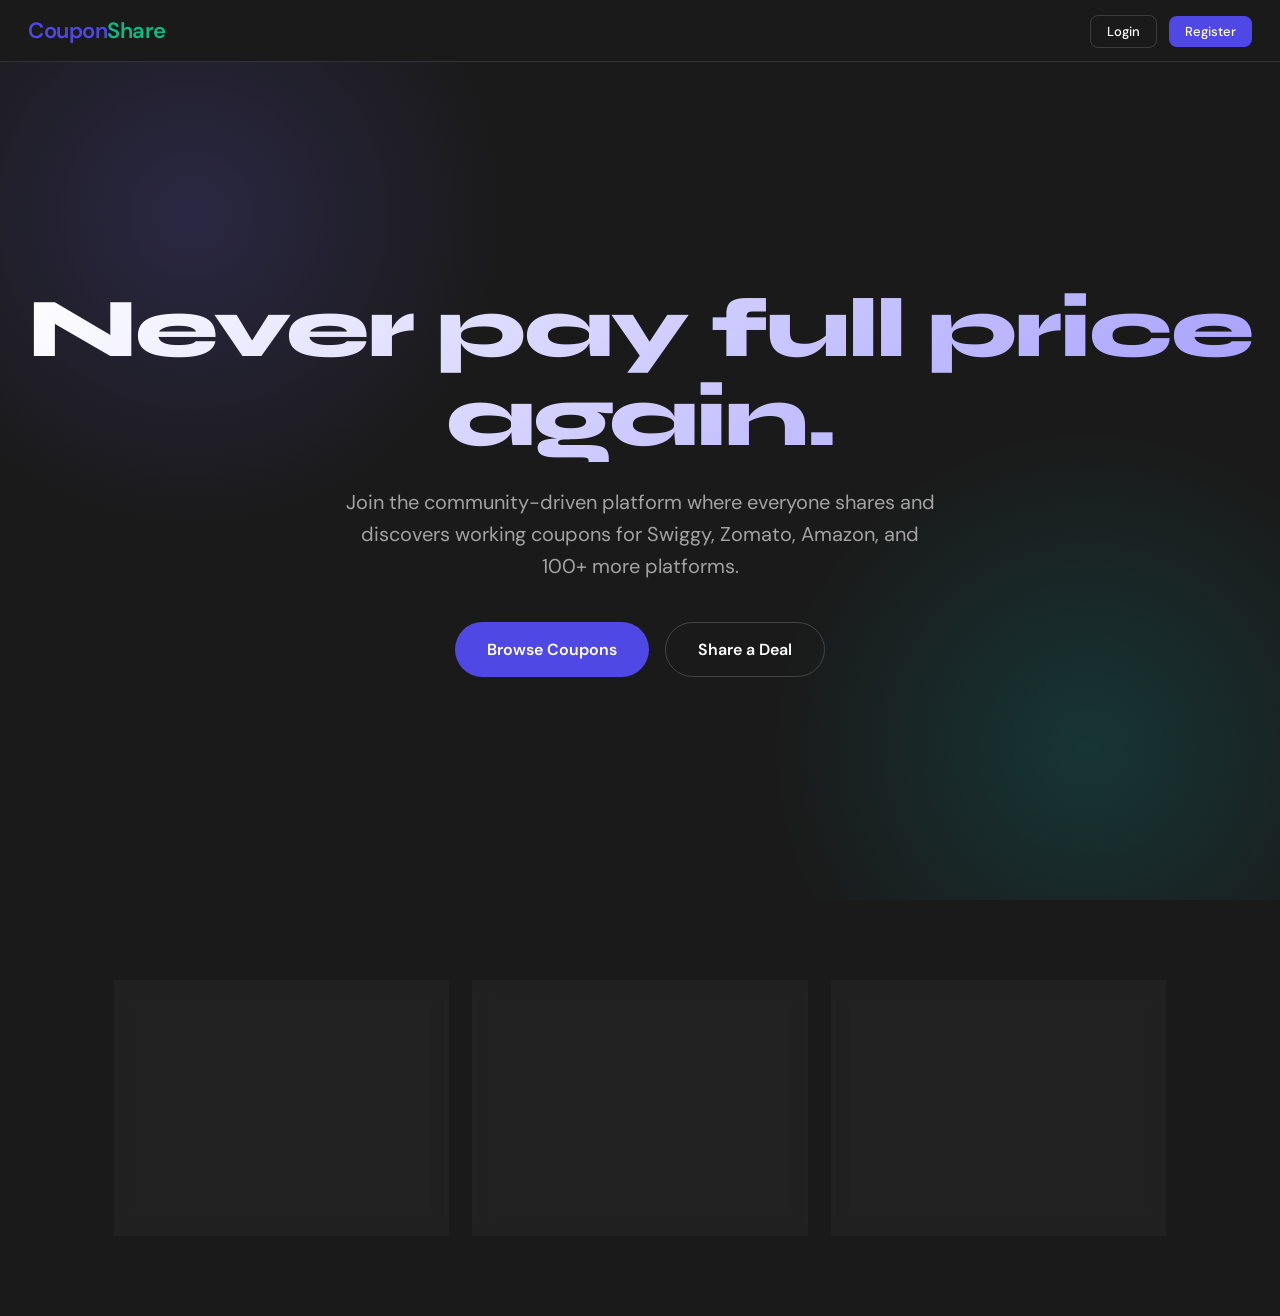
==== index.html @ 99fc6fe6 "commit" ====
<!DOCTYPE html>
<html lang="en">
<head>
  <meta charset="UTF-8" />
  <meta name="viewport" content="width=device-width, initial-scale=1.0" />
  <title>CouponShare — Discover & Share Deals</title>
  <link href="https://fonts.googleapis.com/css2?family=Syne:wght@400;600;700;800&family=DM+Sans:wght@300;400;500;600;700&display=swap" rel="stylesheet" />
  <link rel="stylesheet" href="style.css" />
  <style>
    /* Landing page specifics */
    .hero {
      min-height: calc(100vh - 62px);
      display: flex;
      flex-direction: column;
      align-items: center;
      justify-content: center;
      text-align: center;
      padding: 40px 24px;
      position: relative;
      overflow: hidden;
    }
    .hero::before {
      content: '';
      position: absolute;
      top: -20%; left: -10%; width: 50vw; height: 50vw;
      background: radial-gradient(circle, rgba(108, 92, 231, 0.2) 0%, transparent 70%);
      border-radius: 50%; z-index: -1;
    }
    .hero::after {
      content: '';
      position: absolute;
      bottom: -20%; right: -10%; width: 50vw; height: 50vw;
      background: radial-gradient(circle, rgba(0, 206, 201, 0.15) 0%, transparent 70%);
      border-radius: 50%; z-index: -1;
    }
    .hero h1 {
      font-family: 'Syne', sans-serif;
      font-size: clamp(48px, 8vw, 84px);
      font-weight: 800;
      line-height: 1.05;
      letter-spacing: -2px;
      margin-bottom: 24px;
      background: linear-gradient(135deg, #fff 0%, #a29bfe 100%);
      -webkit-background-clip: text;
      -webkit-text-fill-color: transparent;
      animation: fadeUp 0.8s cubic-bezier(0.16, 1, 0.3, 1);
    }
    .hero p {
      font-size: clamp(16px, 3vw, 20px);
      color: var(--muted);
      max-width: 600px;
      margin-bottom: 40px;
      line-height: 1.6;
      animation: fadeUp 1s cubic-bezier(0.16, 1, 0.3, 1);
    }
    .hero-btns {
      display: flex;
      gap: 16px;
      animation: fadeUp 1.2s cubic-bezier(0.16, 1, 0.3, 1);
    }
    .hero-btns .btn {
      padding: 16px 32px;
      font-size: 16px;
      border-radius: 40px;
    }
    
    .features {
      display: grid;
      grid-template-columns: repeat(auto-fit, minmax(280px, 1fr));
      gap: 24px;
      max-width: 1100px;
      margin: 0 auto;
      padding: 80px 24px;
    }
    .feat-card {
      background: rgba(255, 255, 255, 0.03);
      border: 1px solid var(--border);
      border-radius: var(--r);
      padding: 32px;
      backdrop-filter: blur(10px);
      transition: transform .3s, border-color .3s;
    }
    .feat-card:hover {
      transform: translateY(-5px);
      border-color: rgba(108, 92, 231, 0.4);
    }
    .feat-icon {
      width: 56px; height: 56px;
      background: rgba(108, 92, 231, 0.15);
      border-radius: 16px;
      display: flex; align-items: center; justify-content: center;
      font-size: 28px; margin-bottom: 24px;
    }
    .feat-card h3 { font-family: 'Syne', sans-serif; font-size: 22px; margin-bottom: 12px; }
    .feat-card p { color: var(--muted); line-height: 1.6; font-size: 15px; }
    
    @keyframes fadeUp {
      from { opacity: 0; transform: translateY(30px); }
      to { opacity: 1; transform: translateY(0); }
    }
  </style>
</head>
<body>

<nav class="navbar">
  <a href="index.html" class="nav-logo">Coupon<span>Share</span></a>
  <div class="nav-right">
    <div class="pts-badge" id="ptsDisplay" style="display:none;">
      <span class="pts-icon"></span>
      <span id="ptsNum">0</span> pts
    </div>
    <div style="display:none;" id="authBtns">
      <a href="login.html" style="background:transparent;border:1px solid rgba(255,255,255,0.15);color:var(--text);padding:7px 16px;border-radius:8px;font-size:13px;font-weight:500;text-decoration:none;margin-right:8px;">Login</a>
      <a href="register.html" style="background:var(--purple);color:#fff;padding:7px 16px;border-radius:8px;font-size:13px;font-weight:500;text-decoration:none;">Register</a>
    </div>
    <div id="userArea" style="display:none;position:relative;">
      <div class="avatar" id="avatarBtn" onclick="toggleDD()">
        <span id="avatarInitials">?</span>
      </div>
      <div class="avatar-dd" id="avatarDD">
        <a href="browse.html">Home Page</a>
        <a href="submit.html">Share a Coupon</a>
        <a href="dashboard.html">Dashboard</a>
        <hr>
        <a href="#" class="dd-logout" onclick="logout()">Logout</a>
      </div>
    </div>
  </div>
</nav>

<section class="hero">
  <h1>Never pay full price again.</h1>
  <p>Join the community-driven platform where everyone shares and discovers working coupons for Swiggy, Zomato, Amazon, and 100+ more platforms.</p>
  <div class="hero-btns">
    <a href="browse.html" class="btn btn-primary">Browse Coupons</a>
    <a href="submit.html" class="btn btn-secondary">Share a Deal</a>
  </div>
</section>

<section class="features">
  <div class="feat-card">
    <div class="feat-icon">🎯</div>
    <h3>Verified Deals</h3>
    <p>Every submitted coupon is verified by admins to ensure you never have to try a broken code again.</p>
  </div>
  <div class="feat-card">
    <div class="feat-icon">⚡</div>
    <h3>Earn Points</h3>
    <p>Share your unused coupons and earn points when they are approved. Build your reputation as a top contributor!</p>
  </div>
  <div class="feat-card">
    <div class="feat-icon">🛍️</div>
    <h3>Top Platforms</h3>
    <p>Find exclusive discounts for Amazon, Flipkart, Myntra, Paytm, and more with just one click.</p>
  </div>
</section>

<script src="api.js"></script>
<script src="auth.js"></script>
</body>
</html>
---- style.css ----
/* ═══════════════════════════════════════════════════
   RESET & ROOT (Premium Dark Theme)
═══════════════════════════════════════════════════ */
*,*::before,*::after{box-sizing:border-box;margin:0;padding:0}
:root{
  --bg:#1a1a1a;
  --surface:#1c1c1c;
  --card:#262626;
  --card2:#262626;
  --border:#333333;
  --border2:#444444;
  --text:#ffffff;
  --muted:#a3a3a3;
  --hint:#555555;
  --purple:#5048e5;
  --purple-hover:#4338ca;
  --purple2:#e9e5ff;
  --teal:#10b981;
  --teal2:#d1fae5;
  --amber:#f59e0b;
  --red:#ef4444;
  --green:#10b981;
  --r:12px;
  --rs:8px;
  --shadow: none;
}
html{scroll-behavior:smooth}
body{
  font-family:'DM Sans',sans-serif;
  background:var(--bg);
  color:var(--text);
  min-height:100vh;
}

/* ═══════════════════════════════════════════════════
   NAVBAR  — dark blur bar, teal logo
═══════════════════════════════════════════════════ */
.navbar{
  position:sticky;top:0;z-index:200;
  height:62px;padding:0 28px;
  background:var(--bg);
  border-bottom:1px solid var(--border);
  display:flex;align-items:center;justify-content:space-between;
}
.nav-logo{
  font-family:'DM Sans',sans-serif;font-size:22px;font-weight:600;
  letter-spacing:-0.5px;text-decoration:none;color:var(--purple);
}
.nav-logo span{color:var(--green)}
.nav-right{display:flex;align-items:center;gap:12px}
.pts-badge{
  display:flex;align-items:center;gap:6px;
  background:var(--teal2);
  border:none;
  color:var(--teal);font-size:13px;font-weight:600;
  padding:6px 14px;border-radius:20px;
}
.pts-icon{display:none;}
.avatar{
  width:38px;height:38px;border-radius:50%;
  background:var(--teal2);
  display:flex;align-items:center;justify-content:center;
  font-size:14px;font-weight:600;color:var(--teal);
  cursor:pointer;border:none;
  position:relative;
}
.avatar-dd{
  position:absolute;top:calc(100%+10px);right:0;
  background:var(--card);border:1px solid var(--border2);
  border-radius:var(--rs);min-width:170px;
  box-shadow:var(--shadow);
  display:none;overflow:hidden;
  z-index: 999;
}
.avatar-dd.open{display:block}
.avatar-dd a{
  display:block;padding:10px 16px;font-size:13px;
  color:var(--muted);text-decoration:none;
  transition:all .15s;
}
.avatar-dd a:hover{background:rgba(255,255,255,0.05);color:var(--text)}
.avatar-dd hr{border:none;border-top:1px solid var(--border);margin:4px 0;}
.dd-logout{color:var(--red)!important}

/* ═══════════════════════════════════════════════════
   BUTTONS
═══════════════════════════════════════════════════ */
.btn {
  padding: 11px 22px;
  border-radius: var(--rs);
  font-family: 'DM Sans', sans-serif;
  font-size: 14px;
  font-weight: 600;
  cursor: pointer;
  border: none;
  transition: all .2s;
  display: inline-flex;
  align-items: center;
  justify-content: center;
  gap: 8px;
  text-decoration: none;
}
.btn-primary {
  background: var(--purple);
  color: #fff;
}
.btn-primary:hover {
  background: var(--purple-hover);
  transform: translateY(-1px);
}
.btn-primary:disabled {
  background: var(--hint);
  cursor: not-allowed;
  transform: none;
}
.btn-secondary {
  background: transparent;
  color: var(--text);
  border: 1px solid var(--border2);
}
.btn-secondary:hover { 
  border-color: var(--purple); 
  color: var(--purple2); 
  background: var(--surface);
}

/* ═══════════════════════════════════════════════════
   FORMS & INPUTS
═══════════════════════════════════════════════════ */
.form-group { margin-bottom: 20px; }
.form-group label {
  display: block;
  font-size: 13px;
  font-weight: 500;
  color: var(--text);
  margin-bottom: 6px;
}
.form-group label .req { color: var(--purple2); }
.form-control {
  width: 100%;
  background: var(--surface);
  border: 1px solid var(--border2);
  border-radius: var(--rs);
  padding: 13px 16px;
  font-family: 'DM Sans', sans-serif;
  font-size: 14.5px;
  color: var(--text);
  outline: none;
  transition: border-color .2s;
}
.form-control:focus { border-color: var(--purple); }
.form-control::placeholder { color: var(--muted); }
select.form-control { cursor: pointer; }
textarea.form-control { resize: vertical; min-height: 80px; }
.error-msg {
  color: var(--red);
  font-size: 12.5px;
  margin-top: 4px;
  display: none;
}
.form-group.has-error .form-control { border-color: var(--red); }
.form-group.has-error .error-msg { display: block; }

/* ═══════════════════════════════════════════════════
   LAYOUT CONTAINERS
═══════════════════════════════════════════════════ */
.container {
  max-width: 900px;
  margin: 0 auto;
  padding: 40px 24px;
}
.card {
  background: var(--card);
  border: 1px solid var(--border);
  border-radius: var(--r);
  padding: 32px 36px;
  box-shadow: var(--shadow);
}
.page-title {
  font-family: 'Syne', sans-serif;
  font-size: 28px;
  font-weight: 800;
  margin-bottom: 8px;
}
.page-desc {
  color: var(--muted);
  font-size: 15px;
  margin-bottom: 32px;
}

/* ═══════════════════════════════════════════════════
   ALERTS & TOASTS
═══════════════════════════════════════════════════ */
.alert {
  padding: 14px 18px;
  border-radius: var(--rs);
  margin-bottom: 24px;
  font-size: 14px;
  display: none;
  border: 1px solid;
}
.alert.show { display: block; }
.alert-error { background: rgba(225,112,85,0.1); border-color: rgba(225,112,85,0.3); color: var(--red); }
.alert-success { background: rgba(0,184,148,0.1); border-color: rgba(0,184,148,0.3); color: var(--green); }

.toast-container{
  position:fixed;bottom:24px;right:24px;
  z-index:9999;display:flex;flex-direction:column;gap:8px;
}
.toast{
  background:var(--card);border:1px solid var(--border2);
  border-radius:var(--rs);padding:12px 18px;font-size:13px;
  display:flex;align-items:center;gap:10px;color:var(--text);
  box-shadow:var(--shadow);
  transform:translateX(120%);transition:transform .3s;
  max-width:300px;
}
.toast.show{transform:translateX(0)}
.toast.success{border-left:3px solid var(--green)}
.toast.error  {border-left:3px solid var(--red)}
.toast.info   {border-left:3px solid var(--purple2)}

/* ═══════════════════════════════════════════════════
   LOADER & EMPTY
═══════════════════════════════════════════════════ */
.loader{
  display:flex;align-items:center;justify-content:center;
  gap:12px;padding:48px;color:var(--muted);font-size:14px;
}
.spinner{
  width:22px;height:22px;
  border:2px solid var(--border2);
  border-top-color:var(--purple);
  border-radius:50%;
  animation:spin .7s linear infinite;
}
@keyframes spin{to{transform:rotate(360deg)}}
.empty-state{
  text-align:center;padding:56px 24px;color:var(--muted);
}
.empty-state .big{font-size:48px;margin-bottom:12px}
.empty-state h3{font-size:16px;font-weight:500;color:var(--text);margin-bottom:6px}

/* RESPONSIVE */
@media(max-width:680px){
  .navbar{padding:0 16px}
  .container { padding: 24px 16px; }
  .card { padding: 24px 20px; }
}

/* ---------------------------------------------------
   SEARCH & FILTERS
--------------------------------------------------- */
.search-section{padding:20px 28px 0}
.search-row{display:flex;gap:12px}
.search-box{
  flex:1;
  background:#222;
  border:1px solid var(--border2);
  border-radius:var(--rs);
  padding:12px 16px;
  font-family:"DM Sans",sans-serif;font-size:15px;
  color:var(--text);outline:none;
}
.search-box:focus{border-color:#555}
.search-box::placeholder{color:var(--muted)}
.filter-btn {
  background: transparent;
  border: 1px solid var(--border2);
  color: var(--text);
  border-radius: var(--rs);
  padding: 0 16px;
  font-family: "DM Sans", sans-serif;
  font-size: 14px;
  cursor: pointer;
}

.cats-row{
  display:flex;gap:8px;flex-wrap:wrap;
  padding:16px 28px 0;
}
.cat{
  padding:6px 18px;border-radius:20px;
  font-size:13px;font-weight:500;cursor:pointer;
  border:1px solid var(--border2);
  color:var(--muted);background:transparent;
  transition:none;display:flex;align-items:center;gap:6px;
}
.cat.active{
  background:var(--purple2);
  border:none;
  color:var(--purple);
}

/* ---------------------------------------------------
   COUPON CARD
--------------------------------------------------- */
.coupons-grid{
  display:grid;
  grid-template-columns:repeat(2,1fr);
  gap:16px;
}
@media(max-width:680px){
  .coupons-grid{grid-template-columns:1fr}
}
.coupon-card{
  background:var(--card2);
  border:1px solid var(--border);
  border-radius:var(--r);
  overflow:hidden;
  transition:border-color .2s,transform .2s;
}
.coupon-card:hover{
  border-color:var(--border2);
  transform:translateY(-2px);
}
.cc-top{padding:18px 20px 14px}
.plat-badge{
  display:inline-block;
  font-size:11px;font-weight:500;
  padding:4px 12px;border-radius:20px;
  margin-bottom:12px;
}
.pb-paytm  {background:#fff;color:#00baf2;}
.pb-swiggy {background:#fff;color:#fc5a09;}
.pb-amazon {background:#fff;color:#f59e0b;}
.pb-uber   {background:#fff;color:#10b981;}
.pb-zomato {background:#fff;color:#ef4444;}
.pb-flipkart{background:#fff;color:#0078ff;}
.pb-default{background:#fff;color:#333;}
.cc-discount{
  font-family:"DM Sans",sans-serif;
  font-size:24px;font-weight:600;
  color:var(--text);
  margin-bottom:4px;
}
.cc-desc{font-size:14px;color:var(--muted);margin-bottom:14px}
.cc-codebox{
  background:#1a1a1a;
  border:1px dashed var(--border2);
  border-radius:var(--rs);
  padding:12px 16px;
  display:flex;align-items:center;justify-content:space-between;
}
.cc-code{
  font-family:"DM Sans",sans-serif;
  font-size:14px;font-weight:500;
  letter-spacing:1px;color:var(--text);
}
.cc-copy-icon{
  width:16px;height:16px;
  border:1px solid var(--muted);
  border-radius:3px;cursor:pointer;
  display:flex;align-items:center;justify-content:center;
}
.cc-bottom{
  padding:16px 20px;
  border-top:1px dashed var(--border);
  display:flex;align-items:center;justify-content:space-between;
}
.cc-expiry{font-size:12px;color:var(--muted);display:flex;align-items:center;gap:6px;}
.cc-expiry.soon{color:#e85d04}
.claim-btn {
  background: transparent; border: 1px solid var(--border2);
  color: #fff; padding: 6px 16px; border-radius: var(--rs);
  cursor: pointer; font-family: "DM Sans", sans-serif;
}

/* ---------------------------------------------------
   MODALS
--------------------------------------------------- */
.overlay{
  position:fixed;inset:0;z-index:999;
  background:rgba(0,0,0,0.75);
  display:flex;align-items:center;justify-content:center;
  padding:20px;
  opacity:0;pointer-events:none;transition:opacity .2s;
}
.overlay.open{opacity:1;pointer-events:all}
.modal{
  background:var(--card);
  border:1px solid var(--border2);
  border-radius:16px;padding:32px;
  width:100%;max-width:420px;
  transform:translateY(16px);transition:transform .2s;
  box-shadow:var(--shadow);
}
.overlay.open .modal{transform:translateY(0)}
.modal-emoji{font-size:48px;text-align:center;margin-bottom:12px}
.modal-title{
  font-family:"Syne",sans-serif;
  font-size:20px;font-weight:800;
  text-align:center;margin-bottom:6px;
}
.modal-sub{font-size:14px;color:var(--muted);text-align:center;margin-bottom:20px}


/* ---------------------------------------------------
   STEPPER & FORM CARDS (for submit)
--------------------------------------------------- */
.stepper-wrap {
  margin: 0 auto 28px;
  background: var(--card);
  border-radius: var(--r);
  box-shadow: var(--shadow);
  display: grid;
  grid-template-columns: repeat(3, 1fr);
  overflow: hidden;
  border: 1px solid var(--border);
}
.step-btn {
  padding: 16px 10px;
  text-align: center;
  font-family: "Syne", sans-serif;
  font-size: 14px;
  font-weight: 600;
  color: var(--muted);
  background: transparent;
  border: none;
  cursor: default;
  transition: all .3s;
}
.step-btn.active {
  background: var(--purple);
  color: #fff;
}
.step-btn.done {
  color: var(--purple2);
}

.form-card {
  margin: 0 auto;
  background: var(--card);
  border-radius: var(--r);
  box-shadow: var(--shadow);
  padding: 36px 40px;
  display: none;
  animation: fadeUp .4s ease both;
  border: 1px solid var(--border);
}
.form-card.active { display: block; }

@keyframes fadeUp {
  from { opacity: 0; transform: translateY(16px); }
  to   { opacity: 1; transform: translateY(0); }
}

.card-title {
  font-family: "Syne", sans-serif;
  font-size: 20px;
  font-weight: 700;
  margin-bottom: 6px;
  color: var(--text);
}
.card-subtitle {
  font-size: 13.5px;
  color: var(--muted);
  margin-bottom: 28px;
}

.platform-grid {
  display: grid;
  grid-template-columns: repeat(auto-fill, minmax(120px, 1fr));
  gap: 12px;
  margin-bottom: 24px;
}
.platform-tile {
  border: 2px solid var(--border2);
  border-radius: 12px;
  padding: 14px 10px;
  text-align: center;
  cursor: pointer;
  transition: all .2s;
  background: var(--surface);
  user-select: none;
}
.platform-tile:hover {
  border-color: var(--purple);
  background: rgba(108, 92, 231, 0.1);
  transform: translateY(-2px);
}
.platform-tile.selected {
  border-color: var(--purple);
  background: rgba(108, 92, 231, 0.2);
}
.platform-tile .emoji { font-size: 26px; display: block; margin-bottom: 6px; }
.platform-tile .label {
  font-size: 12px;
  font-weight: 500;
  color: var(--text);
}

.field-group { margin-bottom: 20px; }
.field-row { display: grid; grid-template-columns: 1fr 1fr; gap: 16px; }
.field-group label {
  display: block; font-size: 13px; font-weight: 500; color: var(--text); margin-bottom: 6px;
}
.field-group input, .field-group select, .field-group textarea {
  width: 100%; padding: 11px 14px; border: 1.5px solid var(--border2);
  border-radius: 10px; font-family: "DM Sans", sans-serif; font-size: 14px;
  color: var(--text); background: var(--surface); outline: none; transition: .2s;
}
.field-group input:focus, .field-group select:focus, .field-group textarea:focus {
  border-color: var(--purple); background: var(--card2);
}
.discount-pills { display: flex; gap: 8px; flex-wrap: wrap; margin-top: 4px; }
.disc-pill {
  padding: 8px 16px; border: 1.5px solid var(--border2); border-radius: 40px;
  font-size: 13px; cursor: pointer; transition: all .2s; background: var(--surface);
}
.disc-pill:hover { border-color: var(--purple); background: rgba(108, 92, 231, 0.1); }
.disc-pill.selected { background: var(--purple); color: #fff; border-color: var(--purple); }

.code-wrap { position: relative; }
.code-wrap input { text-transform: uppercase; letter-spacing: 2px; font-weight: 600; padding-right: 48px; }
.code-copy-btn {
  position: absolute; right: 10px; top: 50%; transform: translateY(-50%);
  background: var(--surface); border: 1px solid var(--border2); border-radius: 6px;
  padding: 4px 8px; cursor: pointer; font-size: 16px; transition: .2s; color: var(--text);
}
.code-copy-btn:hover { background: var(--purple); color: #fff; }

.preview-card {
  background: rgba(108, 92, 231, 0.1);
  border: 2px dashed var(--purple);
  border-radius: var(--r);
  padding: 24px 28px;
  margin-bottom: 24px;
}
.preview-platform-tag {
  display: inline-flex; align-items: center; gap: 6px;
  background: var(--purple); color: #fff; border-radius: 20px;
  padding: 4px 12px; font-size: 12px; font-weight: 600; margin-bottom: 10px;
}
.preview-title { font-family: "Syne", sans-serif; font-size: 18px; font-weight: 700; margin-bottom: 6px; }
.preview-desc { font-size: 13.5px; color: var(--muted); margin-bottom: 14px; }
.preview-code-box {
  display: inline-flex; align-items: center; gap: 10px;
  background: var(--card); border: 1.5px dashed var(--purple);
  border-radius: 8px; padding: 8px 16px;
}
.preview-code-box span { font-family: "Syne", sans-serif; font-size: 17px; font-weight: 700; letter-spacing: 2px; color: var(--purple2); }
.meta-badge { background: var(--surface); border: 1px solid var(--border); border-radius: 6px; padding: 4px 10px; font-size: 12px; color: var(--muted); }
.btn-row { display: flex; justify-content: space-between; align-items: center; gap: 12px; margin-top: 28px; }

.success-screen { text-align: center; padding: 20px 0 10px; }
.success-icon { width: 72px; height: 72px; background: rgba(0, 184, 148, 0.15); border-radius: 50%; display: flex; align-items: center; justify-content: center; font-size: 32px; margin: 0 auto 20px; color: var(--green); }
.coupon-id-chip { display: inline-block; background: rgba(108, 92, 231, 0.1); color: var(--purple2); border-radius: 8px; padding: 6px 16px; font-family: "Syne", sans-serif; font-weight: 700; font-size: 15px; margin-top: 14px; letter-spacing: 1px; }


/* ---------------------------------------------------
   AUTH PAGES
--------------------------------------------------- */
.auth-page {
  min-height: 100vh;
  display: flex;
  align-items: center;
  justify-content: center;
  padding: 24px;
}
.auth-box {
  width: 100%;
  max-width: 400px;
  background: var(--card);
  border: 1px solid var(--border);
  border-radius: var(--r);
  padding: 40px;
  box-shadow: var(--shadow);
  text-align: center;
}
.auth-box h2 {
  font-family: "Syne", sans-serif;
  font-size: 24px;
  font-weight: 700;
  margin-bottom: 8px;
}
.auth-box .subtitle {
  font-size: 14px;
  color: var(--muted);
  margin-bottom: 24px;
}
.auth-box .form-group {
  text-align: left;
}
.auth-footer {
  margin-top: 24px;
  font-size: 14px;
  color: var(--muted);
}
.auth-footer a {
  color: var(--purple2);
  text-decoration: none;
  font-weight: 600;
}
.auth-footer a:hover {
  text-decoration: underline;
}

.btn-full { width: 100%; }

/* ---------------------------------------------------
   CTA BANNER & STATS
--------------------------------------------------- */
.cta-banner { background: var(--purple2); border-radius: 12px; padding: 20px; display: flex; align-items: center; gap: 16px; margin: 28px 28px 40px; cursor: pointer; }
.cta-icon-box { background: rgba(80, 72, 229, 0.1); width: 48px; height: 48px; border-radius: 12px; display: flex; align-items: center; justify-content: center; }
.cta-icon-inner { width: 24px; height: 24px; border: 2px solid var(--purple); border-radius: 4px; }
.cta-text h4 { color: var(--purple); margin-bottom: 4px; font-family: 'DM Sans', sans-serif; font-size: 16px; }
.cta-text p { color: var(--purple); font-size: 14px; opacity: 0.9; }

.stats-section { padding: 20px 28px; }
.stats-row { display: grid; grid-template-columns: repeat(3, 1fr); gap: 16px; }
.stat-card { background: var(--card); border: 1px solid var(--border); border-radius: 12px; padding: 20px; text-align: center; }
.stat-num { font-size: 28px; font-weight: 500; font-family: 'DM Sans', sans-serif; margin-bottom: 4px; }
.stat-num.purple { color: #6366f1; }
.stat-num.teal { color: var(--teal); }
.stat-num.amber { color: var(--amber); }
.stat-lbl { color: var(--muted); font-size: 13px; }
.coupons-section { padding: 0 28px 20px; }
.section-title { font-family: 'DM Sans', sans-serif; font-size: 18px; font-weight: 500; margin-bottom: 16px; color: #fff; }
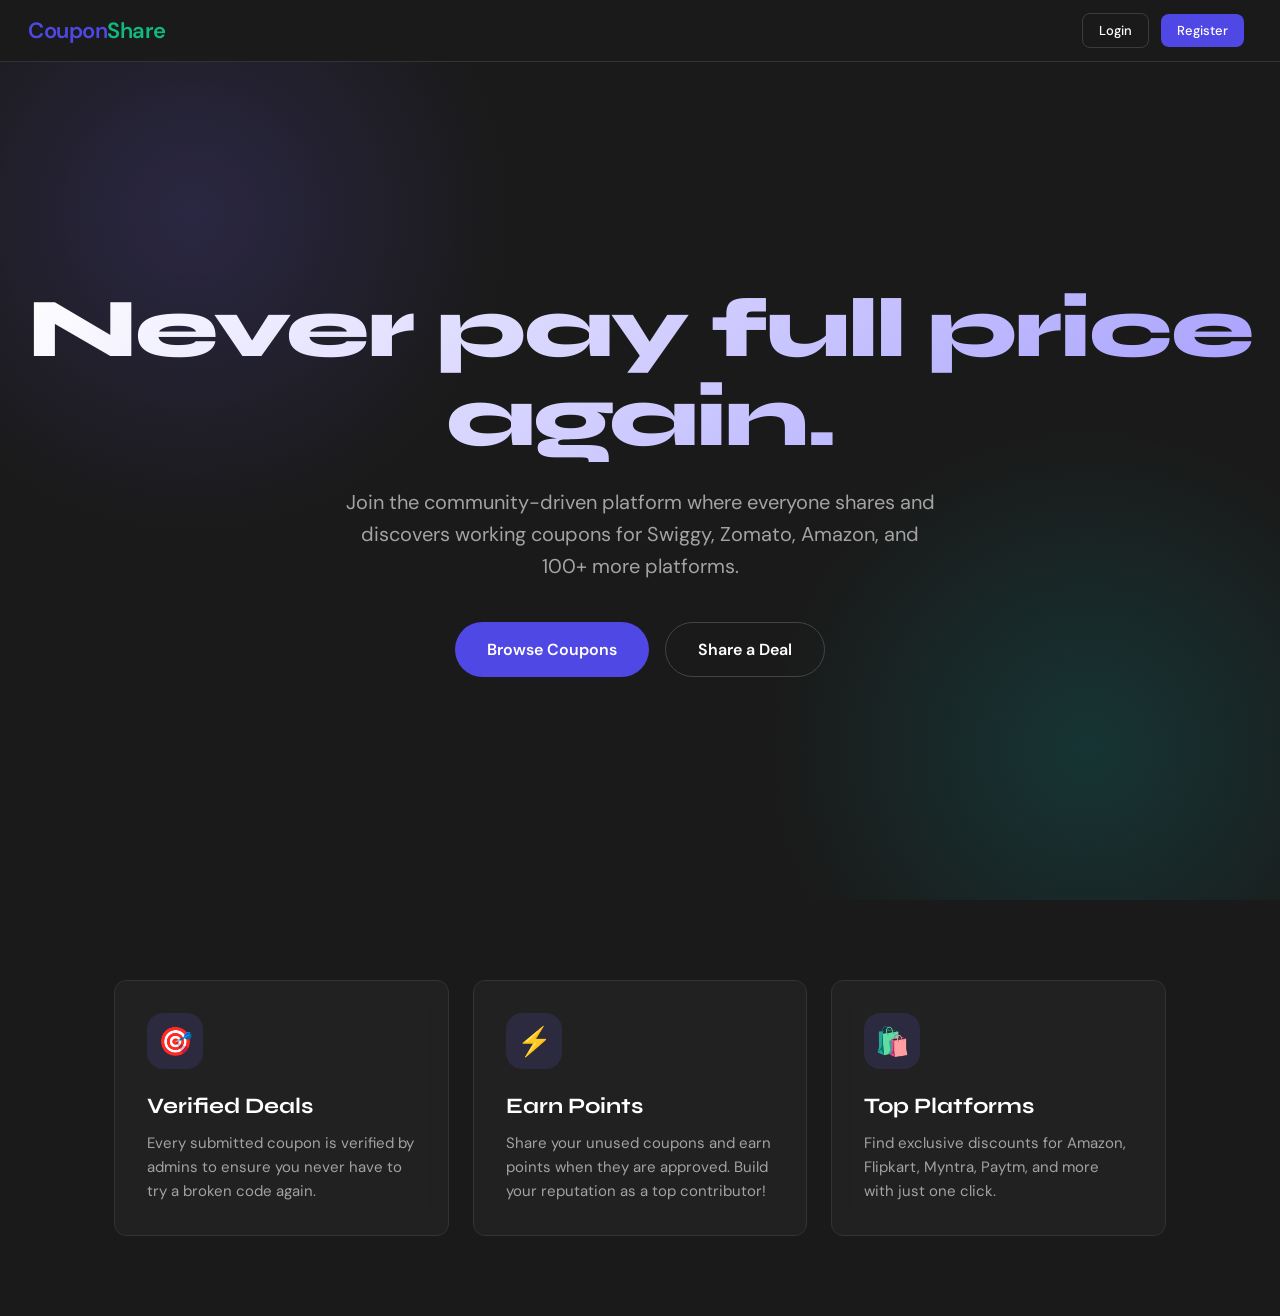
==== commit 08a38eb4: "Sync current codebase with upstream: security hardening, admin fixes, name login - Keep bcrypt auth " ====
--- a/index.html
+++ b/index.html
@@ -102,31 +102,11 @@
 </head>
 <body>
 
-<nav class="navbar">
-  <a href="index.html" class="nav-logo">Coupon<span>Share</span></a>
-  <div class="nav-right">
-    <div class="pts-badge" id="ptsDisplay" style="display:none;">
-      <span class="pts-icon"></span>
-      <span id="ptsNum">0</span> pts
-    </div>
-    <div style="display:none;" id="authBtns">
-      <a href="login.html" style="background:transparent;border:1px solid rgba(255,255,255,0.15);color:var(--text);padding:7px 16px;border-radius:8px;font-size:13px;font-weight:500;text-decoration:none;margin-right:8px;">Login</a>
-      <a href="register.html" style="background:var(--purple);color:#fff;padding:7px 16px;border-radius:8px;font-size:13px;font-weight:500;text-decoration:none;">Register</a>
-    </div>
-    <div id="userArea" style="display:none;position:relative;">
-      <div class="avatar" id="avatarBtn" onclick="toggleDD()">
-        <span id="avatarInitials">?</span>
-      </div>
-      <div class="avatar-dd" id="avatarDD">
-        <a href="browse.html">Home Page</a>
-        <a href="submit.html">Share a Coupon</a>
-        <a href="dashboard.html">Dashboard</a>
-        <hr>
-        <a href="#" class="dd-logout" onclick="logout()">Logout</a>
-      </div>
-    </div>
-  </div>
-</nav>
+<div id="navbar-root"></div>
+<script src="api.js"></script>
+<script src="auth.js"></script>
+<script src="navbar.js"></script>
+<script>renderNavbar('home');</script>
 
 <section class="hero">
   <h1>Never pay full price again.</h1>
@@ -155,7 +135,5 @@
   </div>
 </section>
 
-<script src="api.js"></script>
-<script src="auth.js"></script>
 </body>
 </html>
--- a/style.css
+++ b/style.css
@@ -608,7 +608,7 @@
 .cta-text p { color: var(--purple); font-size: 14px; opacity: 0.9; }
 
 .stats-section { padding: 20px 28px; }
-.stats-row { display: grid; grid-template-columns: repeat(3, 1fr); gap: 16px; }
+.stats-row { display: grid; grid-template-columns: repeat(auto-fit, minmax(150px, 1fr)); gap: 16px; }
 .stat-card { background: var(--card); border: 1px solid var(--border); border-radius: 12px; padding: 20px; text-align: center; }
 .stat-num { font-size: 28px; font-weight: 500; font-family: 'DM Sans', sans-serif; margin-bottom: 4px; }
 .stat-num.purple { color: #6366f1; }
@@ -617,3 +617,169 @@
 .stat-lbl { color: var(--muted); font-size: 13px; }
 .coupons-section { padding: 0 28px 20px; }
 .section-title { font-family: 'DM Sans', sans-serif; font-size: 18px; font-weight: 500; margin-bottom: 16px; color: #fff; }
+
+/* ---------------------------------------------------
+   LOAD MORE
+--------------------------------------------------- */
+.load-more-wrap { display: flex; justify-content: center; padding: 8px 24px 32px; }
+.load-more-btn {
+  background: transparent;
+  border: 1px solid var(--border2);
+  color: var(--text);
+  padding: 12px 32px;
+  border-radius: 40px;
+  font-family: 'DM Sans', sans-serif;
+  font-size: 14px;
+  font-weight: 600;
+  cursor: pointer;
+  transition: all .2s;
+}
+.load-more-btn:hover { border-color: var(--purple); background: rgba(108,92,231,0.1); transform: translateY(-1px); }
+
+/* ---------------------------------------------------
+   AUTH FORM INPUTS (login/register had unstyled UA inputs)
+--------------------------------------------------- */
+.form-group input,
+.form-group select,
+.form-group textarea {
+  width: 100%;
+  background: var(--surface);
+  border: 1.5px solid var(--border2);
+  border-radius: 10px;
+  padding: 12px 14px;
+  font-family: 'DM Sans', sans-serif;
+  font-size: 14.5px;
+  color: var(--text);
+  outline: none;
+  transition: border-color .2s, background .2s;
+}
+.form-group input::placeholder,
+.form-group textarea::placeholder { color: var(--hint); }
+.form-group input:focus,
+.form-group select:focus,
+.form-group textarea:focus {
+  border-color: var(--purple);
+  background: var(--card2);
+}
+.form-group input:invalid:not(:placeholder-shown) { border-color: var(--red); }
+.form-group select { cursor: pointer; }
+.form-group select option { background: var(--surface); color: var(--text); }
+.form-group textarea { resize: vertical; min-height: 88px; }
+
+/* Password toggle */
+.pw-wrap { position: relative; }
+.pw-wrap input { padding-right: 46px; }
+.pw-toggle {
+  position: absolute; right: 8px; top: 50%; transform: translateY(-50%);
+  background: transparent; border: none; cursor: pointer;
+  font-size: 16px; padding: 4px 6px; border-radius: 6px;
+  opacity: .7; transition: opacity .15s;
+}
+.pw-toggle:hover { opacity: 1; background: rgba(255,255,255,0.06); }
+.pw-hint { font-size: 12px; color: var(--muted); margin-top: 6px; }
+.pw-hint.weak { color: var(--red); }
+.pw-hint.ok { color: var(--green); }
+
+/* ---------------------------------------------------
+   CLAIM / LOGIN MODAL PIECES (were completely unstyled)
+--------------------------------------------------- */
+.modal-codebox {
+  background: #1a1a1a;
+  border: 1px dashed var(--border2);
+  border-radius: var(--rs);
+  padding: 16px;
+  text-align: center;
+  margin-bottom: 20px;
+}
+.modal-code {
+  font-family: 'DM Sans', sans-serif;
+  font-size: 24px; font-weight: 700;
+  letter-spacing: 3px; color: var(--text);
+  word-break: break-all;
+  margin-bottom: 6px;
+}
+.modal-meta { font-size: 12px; color: var(--muted); }
+.btn-copy, .btn-login, .btn-cancel {
+  width: 100%;
+  padding: 13px 20px;
+  border-radius: var(--rs);
+  font-family: 'DM Sans', sans-serif;
+  font-size: 14.5px;
+  font-weight: 600;
+  cursor: pointer;
+  transition: all .2s;
+  display: block;
+}
+.btn-copy, .btn-login {
+  background: var(--purple); color: #fff; border: none;
+}
+.btn-copy:hover, .btn-login:hover { background: var(--purple-hover); transform: translateY(-1px); }
+.btn-cancel {
+  background: transparent; color: var(--muted);
+  border: 1px solid var(--border2);
+  margin-top: 10px;
+}
+.btn-cancel:hover { color: var(--text); border-color: var(--muted); }
+.modal-narrow { max-width: 360px; text-align: center; }
+
+/* ---------------------------------------------------
+   CLAIM BUTTON STATES
+--------------------------------------------------- */
+.claim-btn { transition: all .2s; font-weight: 600; font-size: 13.5px; }
+.claim-btn:hover:not(:disabled) { border-color: var(--purple); background: rgba(108,92,231,0.12); }
+.claim-btn.claimed {
+  background: rgba(16,185,129,0.12);
+  border-color: rgba(16,185,129,0.45);
+  color: var(--green);
+  cursor: default;
+}
+.claim-btn:disabled { opacity: .85; }
+
+/* ---------------------------------------------------
+   ACCESSIBILITY & MICRO-INTERACTIONS
+--------------------------------------------------- */
+:focus-visible {
+  outline: 2px solid var(--purple);
+  outline-offset: 2px;
+}
+.cat { transition: all .2s; }
+.cat:hover:not(.active) { border-color: var(--muted); color: var(--text); }
+.search-box:focus { border-color: var(--purple); }
+.filter-btn { transition: all .2s; display: inline-flex; align-items: center; gap: 6px; }
+.filter-btn:hover { border-color: var(--purple); background: rgba(108,92,231,0.1); }
+.cc-copy-icon { transition: all .15s; font-size: 13px; color: var(--muted); }
+.cc-copy-icon:hover { border-color: var(--purple); color: var(--purple2); background: rgba(108,92,231,0.12); }
+.cta-banner { transition: transform .2s, box-shadow .2s; }
+.cta-banner:hover { transform: translateY(-2px); box-shadow: 0 8px 24px rgba(80,72,229,0.25); }
+
+@media (prefers-reduced-motion: reduce) {
+  *, *::before, *::after {
+    animation-duration: 0.01ms !important;
+    transition-duration: 0.01ms !important;
+  }
+}
+
+/* ---------------------------------------------------
+   RESPONSIVE FIXES
+--------------------------------------------------- */
+@media (max-width: 680px) {
+  .hero-btns { flex-wrap: wrap; justify-content: center; }
+  .hero-btns .btn { width: 100%; max-width: 320px; }
+  .stats-row { grid-template-columns: 1fr; gap: 10px; }
+  .stat-card { display: flex; align-items: center; justify-content: space-between; text-align: left; padding: 14px 18px; }
+  .stat-num { font-size: 22px; margin-bottom: 0; }
+  .cats-row { flex-wrap: nowrap; overflow-x: auto; padding-bottom: 6px; -webkit-overflow-scrolling: touch; scrollbar-width: none; }
+  .cats-row::-webkit-scrollbar { display: none; }
+  .cat { white-space: nowrap; }
+  .search-section { padding: 16px 16px 0; }
+  .stats-section { padding: 16px; }
+  .coupons-section { padding: 0 16px 16px; }
+  .cta-banner { margin: 20px 16px 32px; }
+  .field-row { grid-template-columns: 1fr; }
+  .form-card { padding: 24px 18px; }
+  .stepper-wrap .step-btn { font-size: 12px; padding: 12px 6px; }
+  .modal { padding: 24px 20px; }
+  .btn-row { flex-wrap: wrap; }
+  .auth-box { padding: 28px 20px; }
+}
+
